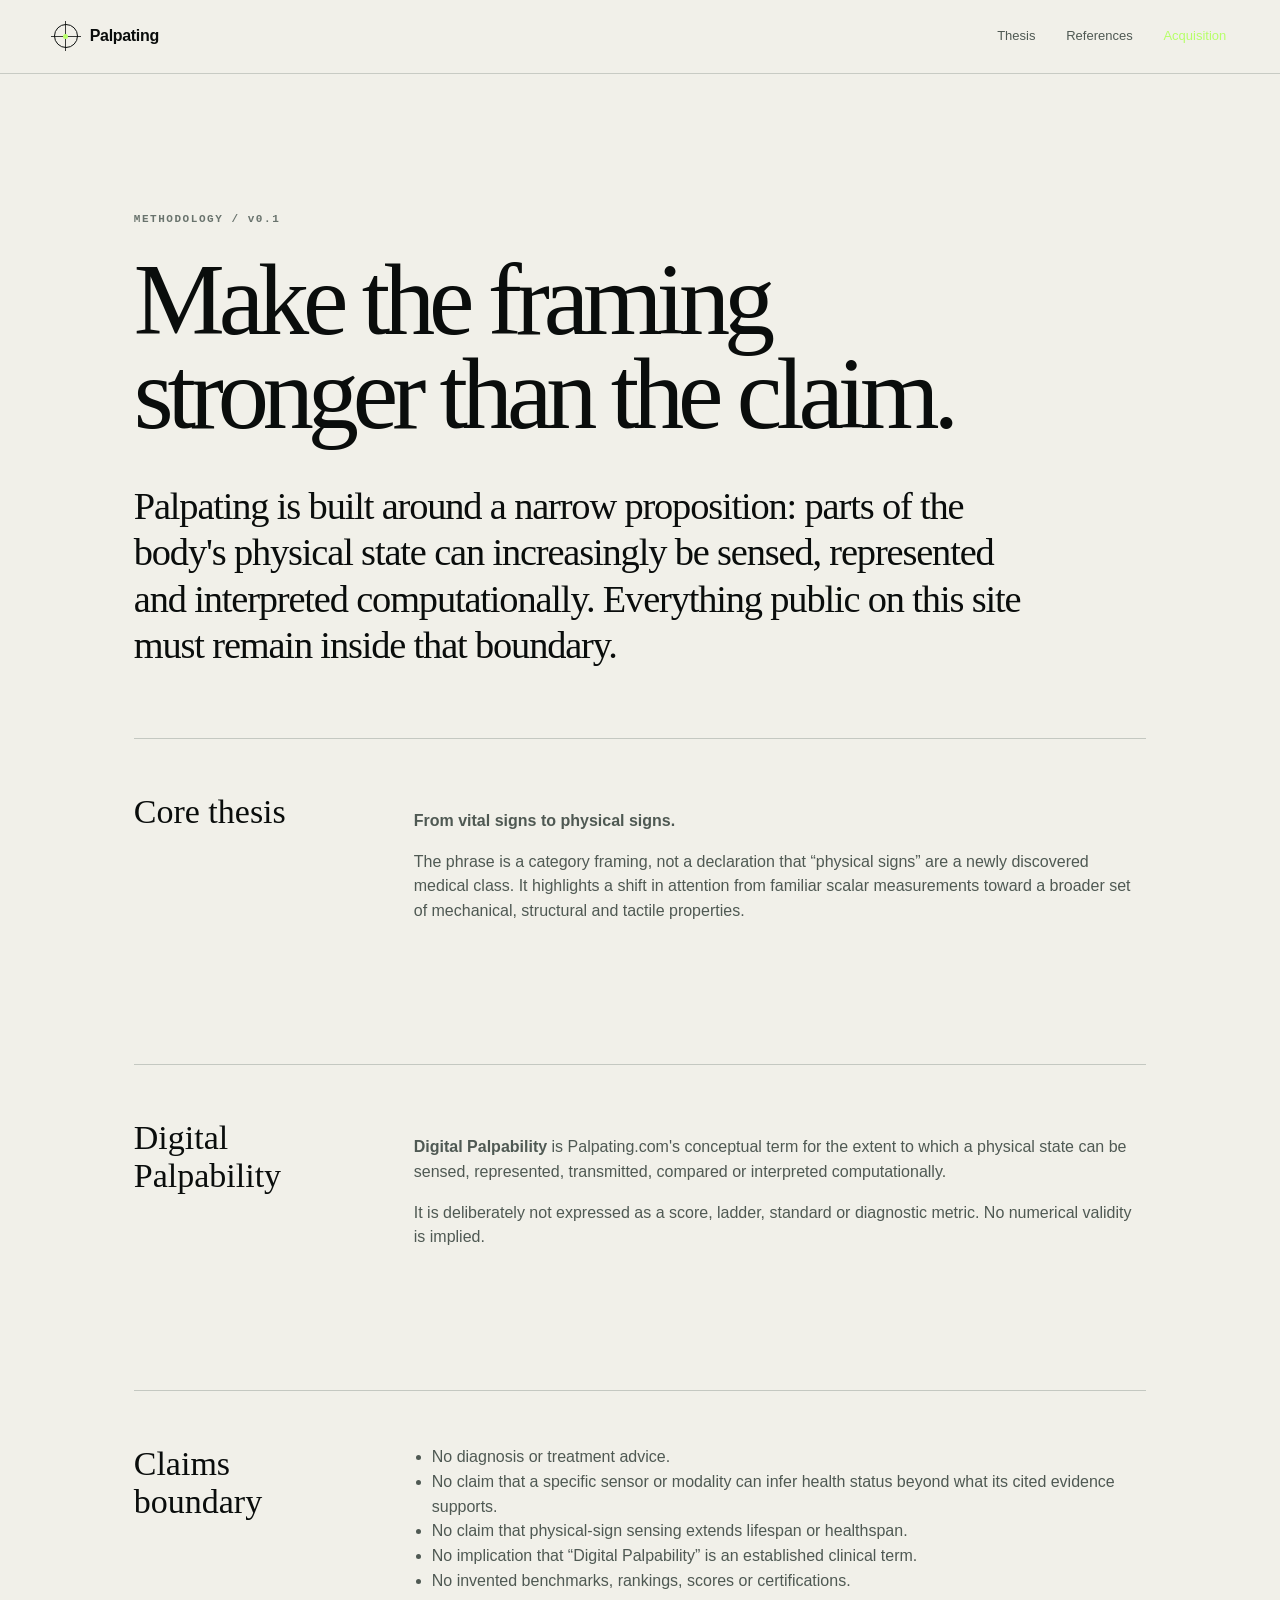
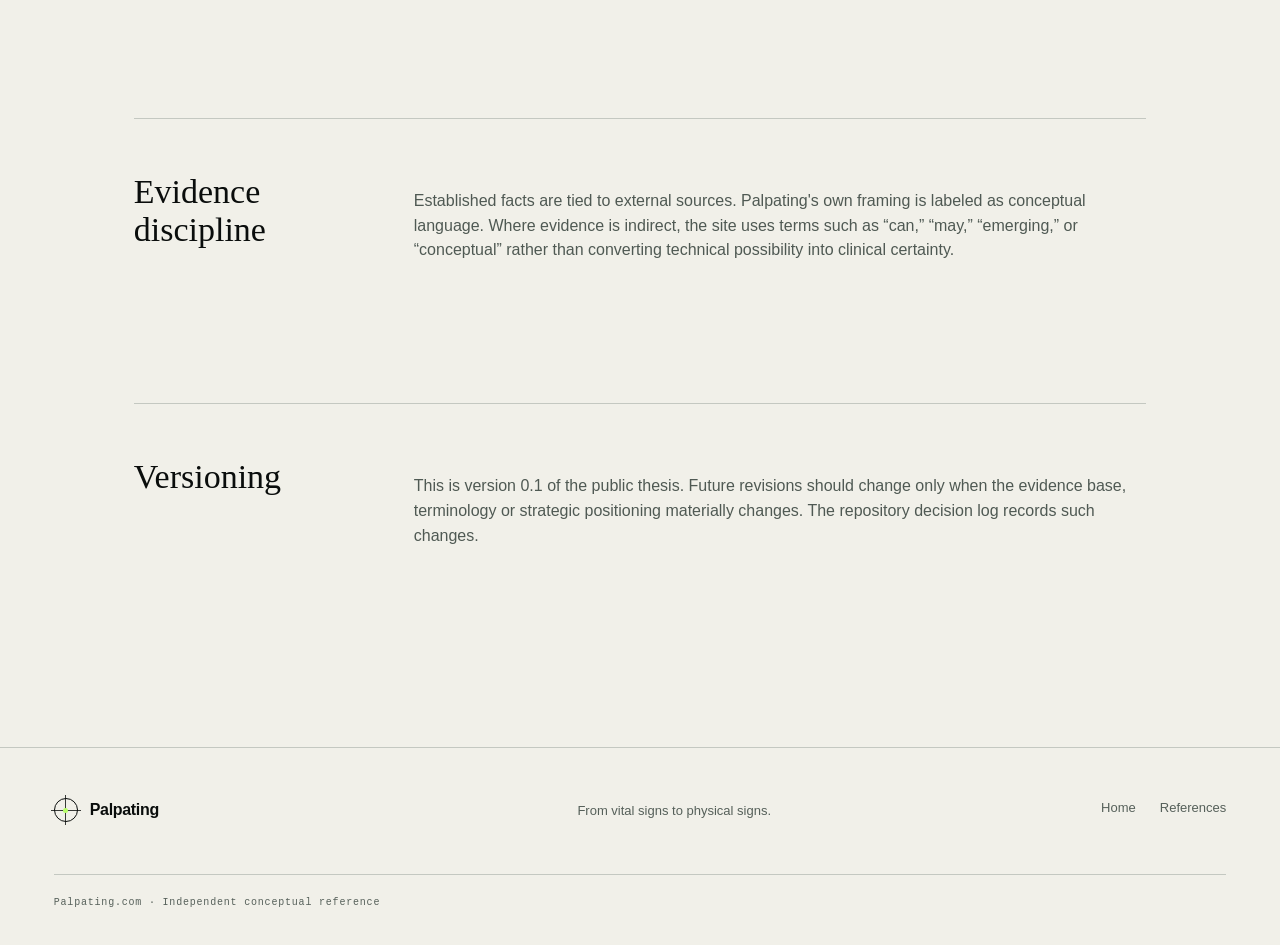
==== methodology.html @ 6602a5df "Add files via upload" ====
<!doctype html>
<html lang="en">
<head>
  <meta charset="utf-8">
  <meta name="viewport" content="width=device-width, initial-scale=1">
  <title>Methodology — Palpating</title>
  <meta name="description" content="Methodology, terminology and claims boundary for the Palpating.com conceptual reference.">
  <link rel="canonical" href="https://palpating.com/methodology.html">
  <link rel="stylesheet" href="styles.css">
</head>
<body class="subpage">
  <header class="site-header">
    <a class="brand" href="index.html"><span class="brand-mark" aria-hidden="true"><span></span></span><span>Palpating</span></a>
    <nav aria-label="Primary navigation"><a href="index.html#thesis">Thesis</a><a href="references.html">References</a><a class="nav-acquire" href="index.html#acquisition">Acquisition</a></nav>
  </header>
  <main class="subpage-main">
    <p class="subpage-kicker">METHODOLOGY / v0.1</p>
    <h1>Make the framing<br>stronger than the claim.</h1>
    <p class="subpage-intro">Palpating is built around a narrow proposition: parts of the body's physical state can increasingly be sensed, represented and interpreted computationally. Everything public on this site must remain inside that boundary.</p>

    <section class="subpage-section"><h2>Core thesis</h2><div><p><strong>From vital signs to physical signs.</strong></p><p>The phrase is a category framing, not a declaration that “physical signs” are a newly discovered medical class. It highlights a shift in attention from familiar scalar measurements toward a broader set of mechanical, structural and tactile properties.</p></div></section>
    <section class="subpage-section"><h2>Digital Palpability</h2><div><p><strong>Digital Palpability</strong> is Palpating.com's conceptual term for the extent to which a physical state can be sensed, represented, transmitted, compared or interpreted computationally.</p><p>It is deliberately not expressed as a score, ladder, standard or diagnostic metric. No numerical validity is implied.</p></div></section>
    <section class="subpage-section"><h2>Claims boundary</h2><div><ul><li>No diagnosis or treatment advice.</li><li>No claim that a specific sensor or modality can infer health status beyond what its cited evidence supports.</li><li>No claim that physical-sign sensing extends lifespan or healthspan.</li><li>No implication that “Digital Palpability” is an established clinical term.</li><li>No invented benchmarks, rankings, scores or certifications.</li></ul></div></section>
    <section class="subpage-section"><h2>Evidence discipline</h2><div><p>Established facts are tied to external sources. Palpating's own framing is labeled as conceptual language. Where evidence is indirect, the site uses terms such as “can,” “may,” “emerging,” or “conceptual” rather than converting technical possibility into clinical certainty.</p></div></section>
    <section class="subpage-section"><h2>Versioning</h2><div><p>This is version 0.1 of the public thesis. Future revisions should change only when the evidence base, terminology or strategic positioning materially changes. The repository decision log records such changes.</p></div></section>
  </main>
  <footer><a class="brand footer-brand" href="index.html"><span class="brand-mark" aria-hidden="true"><span></span></span><span>Palpating</span></a><p>From vital signs to physical signs.</p><div class="footer-links"><a href="index.html">Home</a><a href="references.html">References</a></div><p class="copyright">Palpating.com · Independent conceptual reference</p></footer>
</body>
</html>
---- styles.css ----
:root {
  --ink:#0a0d0c;
  --ink-2:#111714;
  --paper:#f1f0e9;
  --paper-2:#e7e7df;
  --muted:#9ca59e;
  --line:#2a332e;
  --accent:#b7ff69;
  --accent-soft:#d7ffae;
  --max:1440px;
  --pad:clamp(22px,4.2vw,72px);
  --serif:Georgia,"Times New Roman",serif;
  --sans:ui-sans-serif,-apple-system,BlinkMacSystemFont,"Segoe UI",Helvetica,Arial,sans-serif;
  --mono:"SFMono-Regular",Consolas,"Liberation Mono",monospace;
}
*{box-sizing:border-box}
html{scroll-behavior:smooth;background:var(--ink)}
body{margin:0;background:var(--ink);color:var(--paper);font-family:var(--sans);font-size:16px;line-height:1.55;-webkit-font-smoothing:antialiased}
a{color:inherit;text-decoration:none}
button{font:inherit}
::selection{background:var(--accent);color:var(--ink)}
.skip-link{position:fixed;left:16px;top:-80px;z-index:1000;background:var(--accent);color:var(--ink);padding:12px 16px;font-weight:700}.skip-link:focus{top:16px}
.site-header{position:sticky;top:0;z-index:50;display:flex;align-items:center;justify-content:space-between;min-height:74px;padding:0 var(--pad);border-bottom:1px solid rgba(241,240,233,.11);background:rgba(10,13,12,.88);backdrop-filter:blur(18px)}
.brand{display:inline-flex;align-items:center;gap:12px;font-weight:650;letter-spacing:-.02em}.brand-mark{width:24px;height:24px;border:1px solid var(--paper);border-radius:50%;display:grid;place-items:center;position:relative}.brand-mark::before,.brand-mark::after{content:"";position:absolute;background:var(--paper);opacity:.8}.brand-mark::before{width:1px;height:30px}.brand-mark::after{width:30px;height:1px}.brand-mark span{width:5px;height:5px;border-radius:50%;background:var(--accent);position:relative;z-index:1}
nav{display:flex;align-items:center;gap:clamp(18px,2.4vw,38px);font-size:13px;color:#c4cbc6}nav a{transition:color .2s ease}nav a:hover,nav a:focus-visible{color:var(--paper)}.nav-acquire{color:var(--accent)}
.hero{min-height:calc(100vh - 74px);max-width:var(--max);margin:0 auto;padding:clamp(62px,8vw,124px) var(--pad) clamp(56px,7vw,110px);display:grid;grid-template-columns:minmax(0,1.08fr) minmax(420px,.92fr);align-items:center;gap:clamp(48px,7vw,118px)}
.hero-domain,.section-index,.term-label,.field-caption,.readout-label,.acquisition-domain{font:600 11px/1.2 var(--mono);letter-spacing:.14em;text-transform:uppercase}.hero-domain{color:var(--accent);margin:0 0 32px}.hero h1{font:400 clamp(58px,7.4vw,122px)/.91 var(--serif);letter-spacing:-.058em;margin:0;max-width:900px}.hero h1 em,.palpability h2 em,.acquisition h2 em{font-weight:400;color:var(--accent)}.hero-definition{font:400 clamp(23px,2.35vw,38px)/1.2 var(--serif);letter-spacing:-.025em;max-width:760px;margin:44px 0 20px}.hero-note{max-width:630px;color:var(--muted);font-size:15px;margin:0}
.signal-field{border:1px solid var(--line);min-height:620px;position:relative;padding:56px 34px 78px;overflow:hidden;background:linear-gradient(180deg,rgba(183,255,105,.025),transparent 42%)}.field-caption{position:absolute;left:26px;right:26px;display:flex;justify-content:space-between;color:#7f8983}.field-caption-top{top:22px}.field-caption-bottom{bottom:22px}.signal-field svg{width:100%;height:auto;display:block}.contours path{stroke:#4a5750;stroke-width:1.1;vector-effect:non-scaling-stroke;transition:stroke .35s ease,transform .35s ease}.measurement-axis line{stroke:#263029;stroke-width:1}.pressure-points circle{fill:var(--ink);stroke:var(--accent);stroke-width:2}.signal-trace{stroke:var(--accent);stroke-width:2.2;vector-effect:non-scaling-stroke;filter:drop-shadow(0 0 8px rgba(183,255,105,.22))}.trace-nodes circle{fill:var(--accent)}.field-readout{display:grid;grid-template-columns:auto 1fr;column-gap:14px;row-gap:5px;border-top:1px solid var(--line);padding-top:18px;margin-top:-8px}.readout-label{color:#758078}.field-readout strong{font:500 18px/1 var(--mono);letter-spacing:.08em}.readout-status{grid-column:2;color:var(--muted);font-size:12px}
.thesis,.palpability,.landscape,.chain,.evidence,.boundary{max-width:var(--max);margin:0 auto;padding:clamp(90px,10vw,170px) var(--pad);border-top:1px solid var(--line)}.section-index{color:#778079;margin-bottom:clamp(48px,6vw,92px)}.thesis-grid{display:grid;grid-template-columns:1.2fr .8fr;gap:clamp(54px,9vw,160px)}.thesis h2,.landscape h2,.chain h2,.evidence h2,.boundary h2{font:400 clamp(42px,5vw,78px)/1.03 var(--serif);letter-spacing:-.045em;margin:0}.thesis h2 span{color:#7e8881}.thesis h2 em{color:var(--accent);font-weight:400}.thesis-text{align-self:end;max-width:580px}.thesis-text p{color:#b7beb9;margin:0 0 24px;font-size:17px}.thesis-text .thesis-line{color:var(--paper);font:400 28px/1.27 var(--serif);letter-spacing:-.02em;margin-top:40px}
.distinction{border-top:1px solid var(--line);border-bottom:1px solid var(--line);display:grid;grid-template-columns:1fr 84px 1fr;max-width:var(--max);margin:0 auto}.distinction-column{min-height:500px;padding:clamp(48px,6vw,92px) var(--pad);position:relative;overflow:hidden}.distinction-column.vital{background:#0d110f}.distinction-column.physical{background:var(--paper);color:var(--ink)}.distinction-number{font:600 11px var(--mono);opacity:.55}.distinction h3{font:400 clamp(44px,5vw,80px)/1 var(--serif);letter-spacing:-.05em;margin:54px 0 18px}.distinction p{max-width:470px;color:#9ca59f;font-size:16px}.physical p{color:#5f6862}.distinction-arrow{border-left:1px solid var(--line);border-right:1px solid var(--line);display:grid;place-items:center;font-size:31px;color:var(--accent)}.word-stream{position:absolute;bottom:34px;left:var(--pad);white-space:nowrap;font:600 10px var(--mono);letter-spacing:.12em;opacity:.35}
.palpability{background:var(--paper);color:var(--ink);max-width:none}.palpability>*{max-width:calc(var(--max) - (var(--pad) * 2));margin-left:auto;margin-right:auto}.palpability .section-index{color:#667069}.palpability-layout{display:grid;grid-template-columns:.9fr 1.1fr;gap:clamp(60px,10vw,170px)}.term-label{color:#657069;margin:0 0 28px}.palpability h2{font:400 clamp(70px,9vw,150px)/.84 var(--serif);letter-spacing:-.065em;margin:0}.definition-block{align-self:end;border-top:1px solid #b8bcb5;padding-top:28px}.definition{font:400 clamp(28px,3.3vw,52px)/1.13 var(--serif);letter-spacing:-.035em;margin:0}.definition span{border-bottom:2px solid #95a287}.definition-note{font-size:13px;color:#69716c;max-width:650px;margin:32px 0 0}
.landscape-head,.evidence-head{display:flex;align-items:end;justify-content:space-between;gap:50px;margin-bottom:70px}.landscape-head p,.evidence-head p{color:var(--muted);margin:0 0 9px}.sign-rail{border-top:1px solid var(--line);display:grid;grid-template-columns:repeat(3,1fr)}.sign{appearance:none;border:0;border-right:1px solid var(--line);border-bottom:1px solid var(--line);background:transparent;color:#8c9690;text-align:left;padding:22px 20px;cursor:pointer;display:flex;gap:16px;transition:background .2s,color .2s}.sign:nth-child(3n){border-right:0}.sign span{font:500 10px var(--mono);color:#5c655f}.sign:hover,.sign:focus-visible,.sign.active{background:var(--accent);color:var(--ink);outline:none}.sign.active span,.sign:hover span{color:var(--ink)}.landscape-stage{height:420px;border-left:1px solid var(--line);border-right:1px solid var(--line);border-bottom:1px solid var(--line);position:relative;overflow:hidden;display:flex;align-items:center}.stage-word{position:absolute;left:50%;top:50%;transform:translate(-50%,-50%);font:500 clamp(50px,9vw,130px)/1 var(--mono);letter-spacing:-.07em;color:rgba(241,240,233,.06);white-space:nowrap}.landscape-stage svg{width:100%;height:100%}.stage-line{fill:none;stroke:var(--accent);stroke-width:1.3;vector-effect:non-scaling-stroke;opacity:.85;transition:d .55s ease,opacity .25s ease}.line-b{opacity:.45}.line-c{opacity:.2}.stage-meta{position:absolute;left:24px;right:24px;bottom:22px;display:flex;justify-content:space-between;color:#69736d;font:600 10px var(--mono);letter-spacing:.12em}
.chain h2{max-width:1050px;margin-bottom:70px}.chain-list{list-style:none;margin:0;padding:0;border-top:1px solid var(--line)}.chain-list li{display:grid;grid-template-columns:80px minmax(170px,.7fr) 1fr;gap:28px;align-items:center;border-bottom:1px solid var(--line);padding:28px 0}.chain-list li>span{font:600 10px var(--mono);color:#65716a}.chain-list strong{font:400 34px var(--serif);letter-spacing:-.02em}.chain-list p{color:var(--muted);margin:0;max-width:560px}.chain-boundary{font-size:12px;color:#68736c;margin:22px 0 0}
.evidence{background:#0d110f}.evidence-head h2{max-width:920px}.source-list{border-top:1px solid var(--line)}.source{display:grid;grid-template-columns:90px 1.2fr .8fr 28px;gap:30px;align-items:center;border-bottom:1px solid var(--line);padding:30px 0;transition:padding .25s ease,background .25s ease}.source:hover,.source:focus-visible{padding-left:18px;padding-right:18px;background:#121914;outline:none}.source-year{font:600 10px var(--mono);color:#68736c}.source-title{font:400 22px/1.25 var(--serif)}.source-context{color:var(--muted);font-size:13px}.source-arrow{color:var(--accent);font-size:20px}.text-link{display:inline-flex;gap:12px;margin-top:34px;color:var(--accent);font-size:14px}.text-link span{transition:transform .2s}.text-link:hover span{transform:translateX(5px)}
.boundary-grid{display:grid;grid-template-columns:1fr .8fr;gap:clamp(60px,10vw,170px)}.boundary-grid>div{align-self:end}.boundary-grid p{color:#a9b1ac;font-size:17px;margin:0 0 22px}
.acquisition{background:var(--accent);color:var(--ink);padding:clamp(90px,11vw,180px) var(--pad)}.acquisition-inner{max-width:var(--max);margin:0 auto}.acquisition-domain{margin:0 0 36px}.acquisition h2{font:400 clamp(60px,8vw,128px)/.91 var(--serif);letter-spacing:-.06em;margin:0;max-width:1180px}.acquisition h2 em{color:var(--ink);text-decoration:underline;text-decoration-thickness:3px;text-underline-offset:8px}.acquisition-inner>p:not(.acquisition-domain){font:400 clamp(20px,2vw,31px)/1.3 var(--serif);max-width:780px;margin:44px 0 58px}.asset-line{display:flex;flex-wrap:wrap;border-top:1px solid rgba(10,13,12,.35);border-bottom:1px solid rgba(10,13,12,.35);margin-bottom:42px}.asset-line span{font:650 10px var(--mono);letter-spacing:.11em;padding:18px 26px 18px 0;margin-right:26px}.acquire-button{display:inline-flex;align-items:center;gap:18px;background:var(--ink);color:var(--paper);padding:19px 24px;font-weight:650}.acquire-button span{color:var(--accent)}
footer{max-width:var(--max);margin:0 auto;padding:50px var(--pad) 34px;display:grid;grid-template-columns:1fr 1fr auto;gap:30px;align-items:start;border-top:1px solid var(--line)}footer p{margin:3px 0;color:#87918b;font-size:13px}.footer-links{display:flex;gap:24px;font-size:13px;color:#a8b0ab}.copyright{grid-column:1/-1;border-top:1px solid var(--line);padding-top:22px;margin-top:20px!important;font:500 10px var(--mono)!important;letter-spacing:.08em}
.reveal{opacity:0;transform:translateY(18px);transition:opacity .65s ease,transform .65s ease}.reveal.visible{opacity:1;transform:none}

/* Secondary pages */
.subpage{background:var(--paper);color:var(--ink)}.subpage .site-header{background:rgba(241,240,233,.9);border-color:#c8cbc4}.subpage .brand-mark{border-color:var(--ink)}.subpage .brand-mark::before,.subpage .brand-mark::after{background:var(--ink)}.subpage nav{color:#4f5953}.subpage-main{max-width:1120px;margin:0 auto;padding:clamp(80px,10vw,150px) var(--pad)}.subpage-kicker{font:600 11px var(--mono);letter-spacing:.14em;color:#69736d}.subpage h1{font:400 clamp(58px,8vw,118px)/.92 var(--serif);letter-spacing:-.06em;margin:28px 0 42px}.subpage-intro{font:400 clamp(24px,3vw,42px)/1.2 var(--serif);letter-spacing:-.03em;max-width:900px}.subpage-section{border-top:1px solid #c4c8c1;padding:54px 0;margin-top:70px;display:grid;grid-template-columns:220px 1fr;gap:60px}.subpage-section h2{font:400 34px var(--serif);margin:0}.subpage-section p,.subpage-section li{color:#4f5953}.subpage-section ul{margin:0;padding-left:18px}.reference-entry{border-top:1px solid #c4c8c1;padding:28px 0;display:grid;grid-template-columns:90px 1fr;gap:28px}.reference-entry h3{font:400 25px/1.25 var(--serif);margin:0 0 8px}.reference-entry p{margin:0 0 10px;color:#59625d}.reference-entry a{text-decoration:underline;text-underline-offset:4px}.subpage footer{border-color:#c4c8c1}.subpage footer p,.subpage .footer-links{color:#56605a}.subpage .copyright{border-color:#c4c8c1}

@media (max-width:1050px){
  .hero{grid-template-columns:1fr;min-height:auto}.signal-field{min-height:auto;max-width:720px;width:100%}.thesis-grid,.palpability-layout,.boundary-grid{grid-template-columns:1fr}.thesis-text{max-width:760px}.distinction{grid-template-columns:1fr}.distinction-arrow{height:70px;border-left:0;border-right:0;border-top:1px solid var(--line);border-bottom:1px solid var(--line)}.distinction-arrow span{transform:rotate(90deg)}.landscape-head,.evidence-head{align-items:start;flex-direction:column}.source{grid-template-columns:70px 1fr 28px}.source-context{grid-column:2}.source-arrow{grid-column:3;grid-row:1/3}.subpage-section{grid-template-columns:1fr;gap:20px}
}
@media (max-width:760px){
  .site-header{min-height:66px}.site-header nav a:not(.nav-acquire){display:none}.hero{padding-top:70px}.hero h1{font-size:clamp(55px,17vw,86px)}.signal-field{padding:50px 18px 70px}.field-caption{left:16px;right:16px}.thesis,.palpability,.landscape,.chain,.evidence,.boundary{padding-top:88px;padding-bottom:88px}.thesis h2,.landscape h2,.chain h2,.evidence h2,.boundary h2{font-size:clamp(40px,12vw,62px)}.palpability h2{font-size:clamp(70px,21vw,110px)}.distinction-column{min-height:420px}.sign-rail{grid-template-columns:1fr 1fr}.sign:nth-child(3n){border-right:1px solid var(--line)}.sign:nth-child(2n){border-right:0}.landscape-stage{height:330px}.chain-list li{grid-template-columns:48px 1fr;gap:14px}.chain-list p{grid-column:2}.source{grid-template-columns:50px 1fr 24px;gap:16px}.source-title{font-size:18px}.source-context{font-size:12px}.acquisition h2{font-size:clamp(56px,15vw,92px)}footer{grid-template-columns:1fr}.copyright{grid-column:1}.footer-links{flex-wrap:wrap}.subpage h1{font-size:clamp(54px,17vw,88px)}.reference-entry{grid-template-columns:1fr;gap:10px}
}
@media (prefers-reduced-motion:reduce){html{scroll-behavior:auto}.reveal{opacity:1;transform:none;transition:none}.contours path,.stage-line{transition:none}}
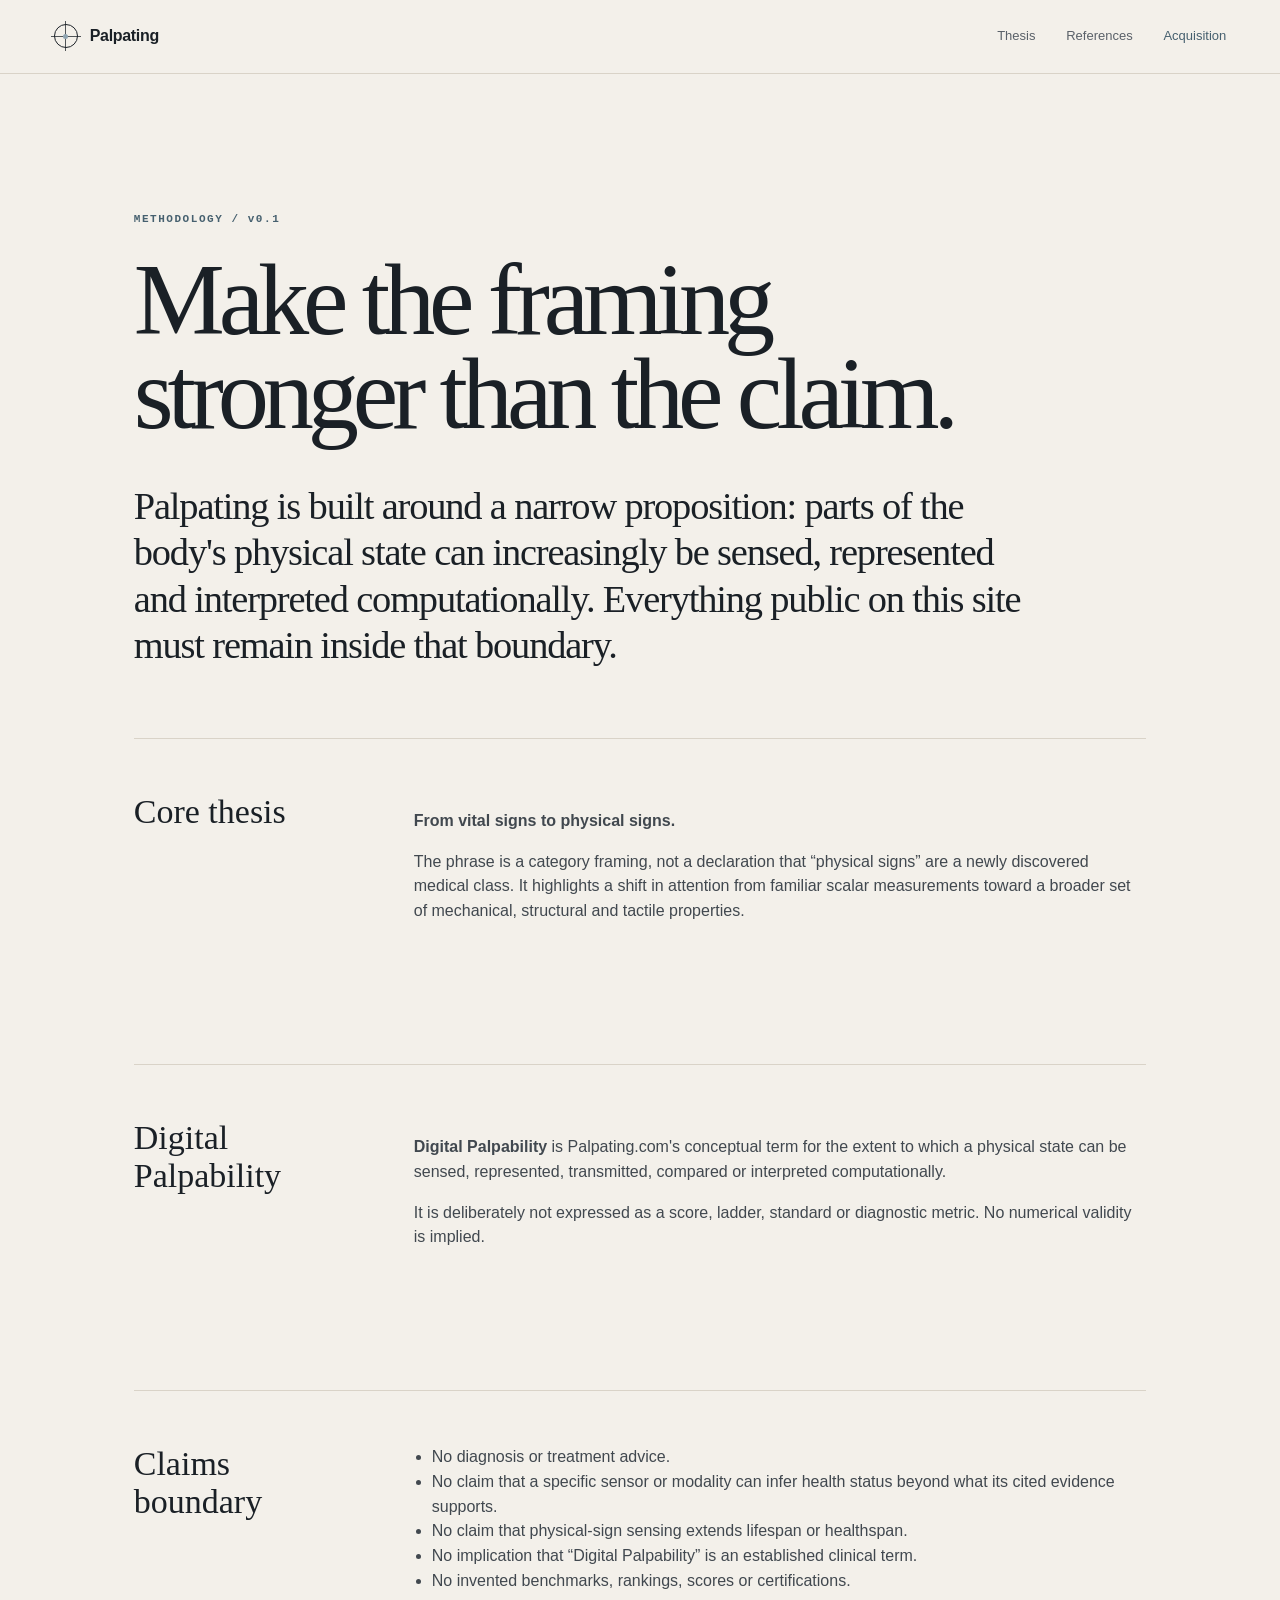
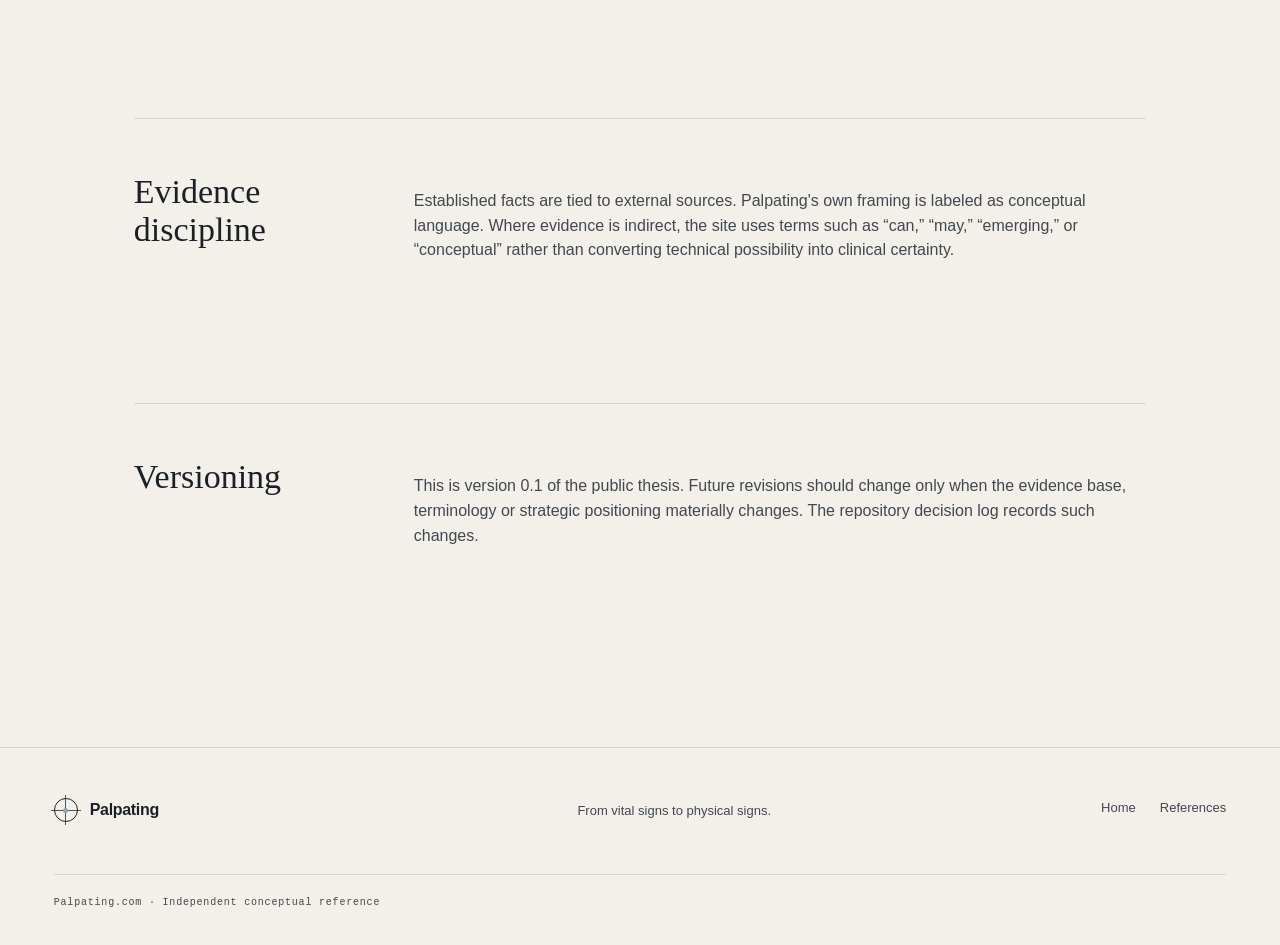
==== commit 8a7f0441: "Rebuild visual identity: mineral/editorial light-first palette + OG asset Move Palpating off the bla" ====
--- a/methodology.html
+++ b/methodology.html
@@ -6,6 +6,20 @@
   <title>Methodology — Palpating</title>
   <meta name="description" content="Methodology, terminology and claims boundary for the Palpating.com conceptual reference.">
   <link rel="canonical" href="https://palpating.com/methodology.html">
+  <meta property="og:type" content="article">
+  <meta property="og:site_name" content="Palpating">
+  <meta property="og:title" content="Methodology — Palpating">
+  <meta property="og:description" content="Methodology, terminology and claims boundary for the Palpating.com conceptual reference.">
+  <meta property="og:url" content="https://palpating.com/methodology.html">
+  <meta property="og:image" content="https://palpating.com/og-image.png">
+  <meta property="og:image:width" content="1200">
+  <meta property="og:image:height" content="630">
+  <meta property="og:image:alt" content="Palpating — From vital signs to physical signs.">
+  <meta name="twitter:card" content="summary_large_image">
+  <meta name="twitter:title" content="Methodology — Palpating">
+  <meta name="twitter:description" content="Methodology, terminology and claims boundary for the Palpating.com conceptual reference.">
+  <meta name="twitter:image" content="https://palpating.com/og-image.png">
+  <meta name="theme-color" content="#f3f0ea">
   <link rel="stylesheet" href="styles.css">
 </head>
 <body class="subpage">
--- a/styles.css
+++ b/styles.css
@@ -1,12 +1,20 @@
 :root {
-  --ink:#0a0d0c;
-  --ink-2:#111714;
-  --paper:#f1f0e9;
-  --paper-2:#e7e7df;
-  --muted:#9ca59e;
-  --line:#2a332e;
-  --accent:#b7ff69;
-  --accent-soft:#d7ffae;
+  /* Base neutrals — light-first, mineral / editorial */
+  --paper:#f3f0ea;        /* Bone white — primary background */
+  --paper-2:#e6e1d8;      /* Stone paper — secondary surface */
+  --ink:#1a2026;          /* Deep mineral ink — headings, dark panels */
+  --ink-2:#232a31;        /* Soft graphite — raised dark surface */
+  --text:#41484f;         /* Body text */
+  --muted:#7b7f84;        /* Faint text */
+  --line:#d9d3c8;         /* Hairline on light */
+  --line-2:#c8c2b6;       /* Stronger hairline on light */
+  --line-dark:rgba(243,240,234,.14); /* Hairline on dark panels */
+  /* Intelligent accents */
+  --signal:#46606f;       /* Deep surgical blue — links & emphasis on light */
+  --signal-soft:#8ea3b0;  /* Muted surgical blue — strokes / glyphs / on-dark */
+  --teal:#7e9995;         /* Dust teal — tactile touches */
+  --tissue:#cbbeae;       /* Warm tissue beige — physical-body layer */
+  --plum:#726a86;         /* Mineral plum — rare accent */
   --max:1440px;
   --pad:clamp(22px,4.2vw,72px);
   --serif:Georgia,"Times New Roman",serif;
@@ -14,31 +22,31 @@
   --mono:"SFMono-Regular",Consolas,"Liberation Mono",monospace;
 }
 *{box-sizing:border-box}
-html{scroll-behavior:smooth;background:var(--ink)}
-body{margin:0;background:var(--ink);color:var(--paper);font-family:var(--sans);font-size:16px;line-height:1.55;-webkit-font-smoothing:antialiased}
+html{scroll-behavior:smooth;background:var(--paper)}
+body{margin:0;background:var(--paper);color:var(--text);font-family:var(--sans);font-size:16px;line-height:1.55;-webkit-font-smoothing:antialiased}
 a{color:inherit;text-decoration:none}
 button{font:inherit}
-::selection{background:var(--accent);color:var(--ink)}
-.skip-link{position:fixed;left:16px;top:-80px;z-index:1000;background:var(--accent);color:var(--ink);padding:12px 16px;font-weight:700}.skip-link:focus{top:16px}
-.site-header{position:sticky;top:0;z-index:50;display:flex;align-items:center;justify-content:space-between;min-height:74px;padding:0 var(--pad);border-bottom:1px solid rgba(241,240,233,.11);background:rgba(10,13,12,.88);backdrop-filter:blur(18px)}
-.brand{display:inline-flex;align-items:center;gap:12px;font-weight:650;letter-spacing:-.02em}.brand-mark{width:24px;height:24px;border:1px solid var(--paper);border-radius:50%;display:grid;place-items:center;position:relative}.brand-mark::before,.brand-mark::after{content:"";position:absolute;background:var(--paper);opacity:.8}.brand-mark::before{width:1px;height:30px}.brand-mark::after{width:30px;height:1px}.brand-mark span{width:5px;height:5px;border-radius:50%;background:var(--accent);position:relative;z-index:1}
-nav{display:flex;align-items:center;gap:clamp(18px,2.4vw,38px);font-size:13px;color:#c4cbc6}nav a{transition:color .2s ease}nav a:hover,nav a:focus-visible{color:var(--paper)}.nav-acquire{color:var(--accent)}
+::selection{background:var(--signal-soft);color:var(--ink)}
+.skip-link{position:fixed;left:16px;top:-80px;z-index:1000;background:var(--signal);color:var(--paper);padding:12px 16px;font-weight:700}.skip-link:focus{top:16px}
+.site-header{position:sticky;top:0;z-index:50;display:flex;align-items:center;justify-content:space-between;min-height:74px;padding:0 var(--pad);border-bottom:1px solid var(--line);background:rgba(243,240,234,.85);backdrop-filter:blur(18px)}
+.brand{display:inline-flex;align-items:center;gap:12px;font-weight:650;letter-spacing:-.02em;color:var(--ink)}.brand-mark{width:24px;height:24px;border:1px solid var(--ink);border-radius:50%;display:grid;place-items:center;position:relative}.brand-mark::before,.brand-mark::after{content:"";position:absolute;background:var(--ink);opacity:.75}.brand-mark::before{width:1px;height:30px}.brand-mark::after{width:30px;height:1px}.brand-mark span{width:5px;height:5px;border-radius:50%;background:var(--signal-soft);position:relative;z-index:1}
+nav{display:flex;align-items:center;gap:clamp(18px,2.4vw,38px);font-size:13px;color:#5a6169}nav a{transition:color .2s ease}nav a:hover,nav a:focus-visible{color:var(--ink)}.nav-acquire{color:var(--signal)}
 .hero{min-height:calc(100vh - 74px);max-width:var(--max);margin:0 auto;padding:clamp(62px,8vw,124px) var(--pad) clamp(56px,7vw,110px);display:grid;grid-template-columns:minmax(0,1.08fr) minmax(420px,.92fr);align-items:center;gap:clamp(48px,7vw,118px)}
-.hero-domain,.section-index,.term-label,.field-caption,.readout-label,.acquisition-domain{font:600 11px/1.2 var(--mono);letter-spacing:.14em;text-transform:uppercase}.hero-domain{color:var(--accent);margin:0 0 32px}.hero h1{font:400 clamp(58px,7.4vw,122px)/.91 var(--serif);letter-spacing:-.058em;margin:0;max-width:900px}.hero h1 em,.palpability h2 em,.acquisition h2 em{font-weight:400;color:var(--accent)}.hero-definition{font:400 clamp(23px,2.35vw,38px)/1.2 var(--serif);letter-spacing:-.025em;max-width:760px;margin:44px 0 20px}.hero-note{max-width:630px;color:var(--muted);font-size:15px;margin:0}
-.signal-field{border:1px solid var(--line);min-height:620px;position:relative;padding:56px 34px 78px;overflow:hidden;background:linear-gradient(180deg,rgba(183,255,105,.025),transparent 42%)}.field-caption{position:absolute;left:26px;right:26px;display:flex;justify-content:space-between;color:#7f8983}.field-caption-top{top:22px}.field-caption-bottom{bottom:22px}.signal-field svg{width:100%;height:auto;display:block}.contours path{stroke:#4a5750;stroke-width:1.1;vector-effect:non-scaling-stroke;transition:stroke .35s ease,transform .35s ease}.measurement-axis line{stroke:#263029;stroke-width:1}.pressure-points circle{fill:var(--ink);stroke:var(--accent);stroke-width:2}.signal-trace{stroke:var(--accent);stroke-width:2.2;vector-effect:non-scaling-stroke;filter:drop-shadow(0 0 8px rgba(183,255,105,.22))}.trace-nodes circle{fill:var(--accent)}.field-readout{display:grid;grid-template-columns:auto 1fr;column-gap:14px;row-gap:5px;border-top:1px solid var(--line);padding-top:18px;margin-top:-8px}.readout-label{color:#758078}.field-readout strong{font:500 18px/1 var(--mono);letter-spacing:.08em}.readout-status{grid-column:2;color:var(--muted);font-size:12px}
-.thesis,.palpability,.landscape,.chain,.evidence,.boundary{max-width:var(--max);margin:0 auto;padding:clamp(90px,10vw,170px) var(--pad);border-top:1px solid var(--line)}.section-index{color:#778079;margin-bottom:clamp(48px,6vw,92px)}.thesis-grid{display:grid;grid-template-columns:1.2fr .8fr;gap:clamp(54px,9vw,160px)}.thesis h2,.landscape h2,.chain h2,.evidence h2,.boundary h2{font:400 clamp(42px,5vw,78px)/1.03 var(--serif);letter-spacing:-.045em;margin:0}.thesis h2 span{color:#7e8881}.thesis h2 em{color:var(--accent);font-weight:400}.thesis-text{align-self:end;max-width:580px}.thesis-text p{color:#b7beb9;margin:0 0 24px;font-size:17px}.thesis-text .thesis-line{color:var(--paper);font:400 28px/1.27 var(--serif);letter-spacing:-.02em;margin-top:40px}
-.distinction{border-top:1px solid var(--line);border-bottom:1px solid var(--line);display:grid;grid-template-columns:1fr 84px 1fr;max-width:var(--max);margin:0 auto}.distinction-column{min-height:500px;padding:clamp(48px,6vw,92px) var(--pad);position:relative;overflow:hidden}.distinction-column.vital{background:#0d110f}.distinction-column.physical{background:var(--paper);color:var(--ink)}.distinction-number{font:600 11px var(--mono);opacity:.55}.distinction h3{font:400 clamp(44px,5vw,80px)/1 var(--serif);letter-spacing:-.05em;margin:54px 0 18px}.distinction p{max-width:470px;color:#9ca59f;font-size:16px}.physical p{color:#5f6862}.distinction-arrow{border-left:1px solid var(--line);border-right:1px solid var(--line);display:grid;place-items:center;font-size:31px;color:var(--accent)}.word-stream{position:absolute;bottom:34px;left:var(--pad);white-space:nowrap;font:600 10px var(--mono);letter-spacing:.12em;opacity:.35}
-.palpability{background:var(--paper);color:var(--ink);max-width:none}.palpability>*{max-width:calc(var(--max) - (var(--pad) * 2));margin-left:auto;margin-right:auto}.palpability .section-index{color:#667069}.palpability-layout{display:grid;grid-template-columns:.9fr 1.1fr;gap:clamp(60px,10vw,170px)}.term-label{color:#657069;margin:0 0 28px}.palpability h2{font:400 clamp(70px,9vw,150px)/.84 var(--serif);letter-spacing:-.065em;margin:0}.definition-block{align-self:end;border-top:1px solid #b8bcb5;padding-top:28px}.definition{font:400 clamp(28px,3.3vw,52px)/1.13 var(--serif);letter-spacing:-.035em;margin:0}.definition span{border-bottom:2px solid #95a287}.definition-note{font-size:13px;color:#69716c;max-width:650px;margin:32px 0 0}
-.landscape-head,.evidence-head{display:flex;align-items:end;justify-content:space-between;gap:50px;margin-bottom:70px}.landscape-head p,.evidence-head p{color:var(--muted);margin:0 0 9px}.sign-rail{border-top:1px solid var(--line);display:grid;grid-template-columns:repeat(3,1fr)}.sign{appearance:none;border:0;border-right:1px solid var(--line);border-bottom:1px solid var(--line);background:transparent;color:#8c9690;text-align:left;padding:22px 20px;cursor:pointer;display:flex;gap:16px;transition:background .2s,color .2s}.sign:nth-child(3n){border-right:0}.sign span{font:500 10px var(--mono);color:#5c655f}.sign:hover,.sign:focus-visible,.sign.active{background:var(--accent);color:var(--ink);outline:none}.sign.active span,.sign:hover span{color:var(--ink)}.landscape-stage{height:420px;border-left:1px solid var(--line);border-right:1px solid var(--line);border-bottom:1px solid var(--line);position:relative;overflow:hidden;display:flex;align-items:center}.stage-word{position:absolute;left:50%;top:50%;transform:translate(-50%,-50%);font:500 clamp(50px,9vw,130px)/1 var(--mono);letter-spacing:-.07em;color:rgba(241,240,233,.06);white-space:nowrap}.landscape-stage svg{width:100%;height:100%}.stage-line{fill:none;stroke:var(--accent);stroke-width:1.3;vector-effect:non-scaling-stroke;opacity:.85;transition:d .55s ease,opacity .25s ease}.line-b{opacity:.45}.line-c{opacity:.2}.stage-meta{position:absolute;left:24px;right:24px;bottom:22px;display:flex;justify-content:space-between;color:#69736d;font:600 10px var(--mono);letter-spacing:.12em}
-.chain h2{max-width:1050px;margin-bottom:70px}.chain-list{list-style:none;margin:0;padding:0;border-top:1px solid var(--line)}.chain-list li{display:grid;grid-template-columns:80px minmax(170px,.7fr) 1fr;gap:28px;align-items:center;border-bottom:1px solid var(--line);padding:28px 0}.chain-list li>span{font:600 10px var(--mono);color:#65716a}.chain-list strong{font:400 34px var(--serif);letter-spacing:-.02em}.chain-list p{color:var(--muted);margin:0;max-width:560px}.chain-boundary{font-size:12px;color:#68736c;margin:22px 0 0}
-.evidence{background:#0d110f}.evidence-head h2{max-width:920px}.source-list{border-top:1px solid var(--line)}.source{display:grid;grid-template-columns:90px 1.2fr .8fr 28px;gap:30px;align-items:center;border-bottom:1px solid var(--line);padding:30px 0;transition:padding .25s ease,background .25s ease}.source:hover,.source:focus-visible{padding-left:18px;padding-right:18px;background:#121914;outline:none}.source-year{font:600 10px var(--mono);color:#68736c}.source-title{font:400 22px/1.25 var(--serif)}.source-context{color:var(--muted);font-size:13px}.source-arrow{color:var(--accent);font-size:20px}.text-link{display:inline-flex;gap:12px;margin-top:34px;color:var(--accent);font-size:14px}.text-link span{transition:transform .2s}.text-link:hover span{transform:translateX(5px)}
-.boundary-grid{display:grid;grid-template-columns:1fr .8fr;gap:clamp(60px,10vw,170px)}.boundary-grid>div{align-self:end}.boundary-grid p{color:#a9b1ac;font-size:17px;margin:0 0 22px}
-.acquisition{background:var(--accent);color:var(--ink);padding:clamp(90px,11vw,180px) var(--pad)}.acquisition-inner{max-width:var(--max);margin:0 auto}.acquisition-domain{margin:0 0 36px}.acquisition h2{font:400 clamp(60px,8vw,128px)/.91 var(--serif);letter-spacing:-.06em;margin:0;max-width:1180px}.acquisition h2 em{color:var(--ink);text-decoration:underline;text-decoration-thickness:3px;text-underline-offset:8px}.acquisition-inner>p:not(.acquisition-domain){font:400 clamp(20px,2vw,31px)/1.3 var(--serif);max-width:780px;margin:44px 0 58px}.asset-line{display:flex;flex-wrap:wrap;border-top:1px solid rgba(10,13,12,.35);border-bottom:1px solid rgba(10,13,12,.35);margin-bottom:42px}.asset-line span{font:650 10px var(--mono);letter-spacing:.11em;padding:18px 26px 18px 0;margin-right:26px}.acquire-button{display:inline-flex;align-items:center;gap:18px;background:var(--ink);color:var(--paper);padding:19px 24px;font-weight:650}.acquire-button span{color:var(--accent)}
-footer{max-width:var(--max);margin:0 auto;padding:50px var(--pad) 34px;display:grid;grid-template-columns:1fr 1fr auto;gap:30px;align-items:start;border-top:1px solid var(--line)}footer p{margin:3px 0;color:#87918b;font-size:13px}.footer-links{display:flex;gap:24px;font-size:13px;color:#a8b0ab}.copyright{grid-column:1/-1;border-top:1px solid var(--line);padding-top:22px;margin-top:20px!important;font:500 10px var(--mono)!important;letter-spacing:.08em}
+.hero-domain,.section-index,.term-label,.field-caption,.readout-label,.acquisition-domain{font:600 11px/1.2 var(--mono);letter-spacing:.14em;text-transform:uppercase}.hero-domain{color:var(--signal);margin:0 0 32px}.hero h1{font:400 clamp(58px,7.4vw,122px)/.91 var(--serif);letter-spacing:-.058em;margin:0;max-width:900px;color:var(--ink)}.hero h1 em,.palpability h2 em,.acquisition h2 em{font-weight:400;color:var(--signal)}.hero-definition{font:400 clamp(23px,2.35vw,38px)/1.2 var(--serif);letter-spacing:-.025em;max-width:760px;margin:44px 0 20px;color:var(--ink)}.hero-note{max-width:630px;color:var(--muted);font-size:15px;margin:0}
+.signal-field{border:1px solid var(--line);min-height:620px;position:relative;padding:56px 34px 78px;overflow:hidden;background:linear-gradient(180deg,var(--paper-2),transparent 58%)}.field-caption{position:absolute;left:26px;right:26px;display:flex;justify-content:space-between;color:#8a8f8c}.field-caption-top{top:22px}.field-caption-bottom{bottom:22px}.signal-field svg{width:100%;height:auto;display:block}.contours path{stroke:#adb5b1;stroke-width:1.1;vector-effect:non-scaling-stroke;transition:stroke .35s ease,transform .35s ease}.measurement-axis line{stroke:#d0cabf;stroke-width:1}.pressure-points circle{fill:var(--paper);stroke:var(--teal);stroke-width:2}.signal-trace{stroke:var(--signal);stroke-width:2.2;vector-effect:non-scaling-stroke}.trace-nodes circle{fill:var(--signal)}.field-readout{display:grid;grid-template-columns:auto 1fr;column-gap:14px;row-gap:5px;border-top:1px solid var(--line);padding-top:18px;margin-top:-8px}.readout-label{color:#8a8f8c}.field-readout strong{font:500 18px/1 var(--mono);letter-spacing:.08em;color:var(--ink)}.readout-status{grid-column:2;color:var(--muted);font-size:12px}
+.thesis,.palpability,.landscape,.chain,.evidence,.boundary{max-width:var(--max);margin:0 auto;padding:clamp(90px,10vw,170px) var(--pad);border-top:1px solid var(--line)}.section-index{color:var(--muted);margin-bottom:clamp(48px,6vw,92px)}.thesis-grid{display:grid;grid-template-columns:1.2fr .8fr;gap:clamp(54px,9vw,160px)}.thesis h2,.landscape h2,.chain h2,.evidence h2,.boundary h2{font:400 clamp(42px,5vw,78px)/1.03 var(--serif);letter-spacing:-.045em;margin:0;color:var(--ink)}.thesis h2 span{color:var(--muted)}.thesis h2 em{color:var(--signal);font-weight:400}.thesis-text{align-self:end;max-width:580px}.thesis-text p{color:var(--text);margin:0 0 24px;font-size:17px}.thesis-text .thesis-line{color:var(--ink);font:400 28px/1.27 var(--serif);letter-spacing:-.02em;margin-top:40px}
+.distinction{border-top:1px solid var(--line);border-bottom:1px solid var(--line);display:grid;grid-template-columns:1fr 84px 1fr;max-width:var(--max);margin:0 auto}.distinction-column{min-height:500px;padding:clamp(48px,6vw,92px) var(--pad);position:relative;overflow:hidden}.distinction-column.vital{background:var(--ink);color:var(--paper)}.distinction-column.physical{background:var(--tissue);color:var(--ink)}.distinction-number{font:600 11px var(--mono);opacity:.55}.distinction h3{font:400 clamp(44px,5vw,80px)/1 var(--serif);letter-spacing:-.05em;margin:54px 0 18px}.distinction p{max-width:470px;font-size:16px}.vital p{color:rgba(243,240,234,.68)}.physical p{color:#5b564d}.distinction-arrow{border-left:1px solid var(--line);border-right:1px solid var(--line);display:grid;place-items:center;font-size:31px;color:var(--signal)}.word-stream{position:absolute;bottom:34px;left:var(--pad);white-space:nowrap;font:600 10px var(--mono);letter-spacing:.12em}.vital .word-stream{color:rgba(142,163,176,.6)}.physical .word-stream{color:rgba(26,32,38,.38)}
+.palpability{background:var(--paper-2);color:var(--ink);max-width:none;border-top:1px solid var(--line)}.palpability>*{max-width:calc(var(--max) - (var(--pad) * 2));margin-left:auto;margin-right:auto}.palpability .section-index{color:var(--muted)}.palpability-layout{display:grid;grid-template-columns:.9fr 1.1fr;gap:clamp(60px,10vw,170px)}.term-label{color:var(--muted);margin:0 0 28px}.palpability h2{font:400 clamp(70px,9vw,150px)/.84 var(--serif);letter-spacing:-.065em;margin:0}.definition-block{align-self:end;border-top:1px solid var(--line-2);padding-top:28px}.definition{font:400 clamp(28px,3.3vw,52px)/1.13 var(--serif);letter-spacing:-.035em;margin:0}.definition span{border-bottom:1.5px solid var(--teal)}.definition-note{font-size:13px;color:var(--muted);max-width:650px;margin:32px 0 0}
+.landscape-head,.evidence-head{display:flex;align-items:end;justify-content:space-between;gap:50px;margin-bottom:70px}.landscape-head p,.evidence-head p{color:var(--muted);margin:0 0 9px}.sign-rail{border-top:1px solid var(--line);display:grid;grid-template-columns:repeat(3,1fr)}.sign{appearance:none;border:0;border-right:1px solid var(--line);border-bottom:1px solid var(--line);background:transparent;color:#6a716c;text-align:left;padding:22px 20px;cursor:pointer;display:flex;gap:16px;transition:background .2s,color .2s}.sign:nth-child(3n){border-right:0}.sign span{font:500 10px var(--mono);color:#9aa19b}.sign:hover,.sign:focus-visible,.sign.active{background:var(--signal);color:var(--paper);outline:none}.sign.active span,.sign:hover span{color:rgba(243,240,234,.72)}.landscape-stage{height:420px;border-left:1px solid var(--line);border-right:1px solid var(--line);border-bottom:1px solid var(--line);position:relative;overflow:hidden;display:flex;align-items:center}.stage-word{position:absolute;left:50%;top:50%;transform:translate(-50%,-50%);font:500 clamp(50px,9vw,130px)/1 var(--mono);letter-spacing:-.07em;color:rgba(26,32,38,.05);white-space:nowrap}.landscape-stage svg{width:100%;height:100%}.stage-line{fill:none;stroke:var(--signal);stroke-width:1.3;vector-effect:non-scaling-stroke;opacity:.8;transition:d .55s ease,opacity .25s ease}.line-b{opacity:.42}.line-c{opacity:.2}.stage-meta{position:absolute;left:24px;right:24px;bottom:22px;display:flex;justify-content:space-between;color:var(--muted);font:600 10px var(--mono);letter-spacing:.12em}
+.chain h2{max-width:1050px;margin-bottom:70px}.chain-list{list-style:none;margin:0;padding:0;border-top:1px solid var(--line)}.chain-list li{display:grid;grid-template-columns:80px minmax(170px,.7fr) 1fr;gap:28px;align-items:center;border-bottom:1px solid var(--line);padding:28px 0}.chain-list li>span{font:600 10px var(--mono);color:var(--muted)}.chain-list strong{font:400 34px var(--serif);letter-spacing:-.02em;color:var(--ink)}.chain-list p{color:var(--muted);margin:0;max-width:560px}.chain-boundary{font-size:12px;color:var(--muted);margin:22px 0 0}
+.evidence{background:var(--ink)}.evidence .section-index{color:rgba(243,240,234,.5)}.evidence h2{color:var(--paper)}.evidence-head h2{max-width:920px}.evidence-head p{color:rgba(243,240,234,.6)}.source-list{border-top:1px solid var(--line-dark)}.source{display:grid;grid-template-columns:90px 1.2fr .8fr 28px;gap:30px;align-items:center;border-bottom:1px solid var(--line-dark);padding:30px 0;transition:padding .25s ease,background .25s ease}.source:hover,.source:focus-visible{padding-left:18px;padding-right:18px;background:var(--ink-2);outline:none}.source-year{font:600 10px var(--mono);color:rgba(243,240,234,.5)}.source-title{font:400 22px/1.25 var(--serif);color:var(--paper)}.source-context{color:rgba(243,240,234,.6);font-size:13px}.source-arrow{color:var(--signal-soft);font-size:20px}.text-link{display:inline-flex;gap:12px;margin-top:34px;color:var(--signal);font-size:14px}.evidence .text-link{color:var(--signal-soft)}.text-link span{transition:transform .2s}.text-link:hover span{transform:translateX(5px)}
+.boundary-grid{display:grid;grid-template-columns:1fr .8fr;gap:clamp(60px,10vw,170px)}.boundary-grid>div{align-self:end}.boundary-grid p{color:var(--text);font-size:17px;margin:0 0 22px}
+.acquisition{background:var(--paper);color:var(--ink);padding:clamp(90px,11vw,180px) var(--pad);border-top:1px solid var(--line)}.acquisition-inner{max-width:var(--max);margin:0 auto}.acquisition-domain{color:var(--signal);margin:0 0 36px}.acquisition h2{font:400 clamp(60px,8vw,128px)/.91 var(--serif);letter-spacing:-.06em;margin:0;max-width:1180px}.acquisition h2 em{color:var(--signal);text-decoration:underline;text-decoration-thickness:1px;text-underline-offset:8px}.acquisition-inner>p:not(.acquisition-domain){font:400 clamp(20px,2vw,31px)/1.3 var(--serif);max-width:780px;margin:44px 0 58px;color:var(--text)}.asset-line{display:flex;flex-wrap:wrap;border-top:1px solid var(--line);border-bottom:1px solid var(--line);margin-bottom:42px}.asset-line span{font:650 10px var(--mono);letter-spacing:.11em;color:var(--muted);padding:18px 26px 18px 0;margin-right:26px}.acquire-button{display:inline-flex;align-items:center;gap:18px;background:var(--ink);color:var(--paper);padding:19px 24px;font-weight:600}.acquire-button span{color:var(--signal-soft)}
+footer{max-width:var(--max);margin:0 auto;padding:50px var(--pad) 34px;display:grid;grid-template-columns:1fr 1fr auto;gap:30px;align-items:start;border-top:1px solid var(--line)}footer p{margin:3px 0;color:var(--muted);font-size:13px}.footer-links{display:flex;gap:24px;font-size:13px;color:var(--text)}.copyright{grid-column:1/-1;border-top:1px solid var(--line);padding-top:22px;margin-top:20px!important;font:500 10px var(--mono)!important;letter-spacing:.08em}
 .reveal{opacity:0;transform:translateY(18px);transition:opacity .65s ease,transform .65s ease}.reveal.visible{opacity:1;transform:none}
 
 /* Secondary pages */
-.subpage{background:var(--paper);color:var(--ink)}.subpage .site-header{background:rgba(241,240,233,.9);border-color:#c8cbc4}.subpage .brand-mark{border-color:var(--ink)}.subpage .brand-mark::before,.subpage .brand-mark::after{background:var(--ink)}.subpage nav{color:#4f5953}.subpage-main{max-width:1120px;margin:0 auto;padding:clamp(80px,10vw,150px) var(--pad)}.subpage-kicker{font:600 11px var(--mono);letter-spacing:.14em;color:#69736d}.subpage h1{font:400 clamp(58px,8vw,118px)/.92 var(--serif);letter-spacing:-.06em;margin:28px 0 42px}.subpage-intro{font:400 clamp(24px,3vw,42px)/1.2 var(--serif);letter-spacing:-.03em;max-width:900px}.subpage-section{border-top:1px solid #c4c8c1;padding:54px 0;margin-top:70px;display:grid;grid-template-columns:220px 1fr;gap:60px}.subpage-section h2{font:400 34px var(--serif);margin:0}.subpage-section p,.subpage-section li{color:#4f5953}.subpage-section ul{margin:0;padding-left:18px}.reference-entry{border-top:1px solid #c4c8c1;padding:28px 0;display:grid;grid-template-columns:90px 1fr;gap:28px}.reference-entry h3{font:400 25px/1.25 var(--serif);margin:0 0 8px}.reference-entry p{margin:0 0 10px;color:#59625d}.reference-entry a{text-decoration:underline;text-underline-offset:4px}.subpage footer{border-color:#c4c8c1}.subpage footer p,.subpage .footer-links{color:#56605a}.subpage .copyright{border-color:#c4c8c1}
+.subpage{background:var(--paper);color:var(--ink)}.subpage .site-header{background:rgba(243,240,234,.9);border-color:var(--line)}.subpage .brand-mark{border-color:var(--ink)}.subpage .brand-mark::before,.subpage .brand-mark::after{background:var(--ink)}.subpage nav{color:#5a6169}.subpage-main{max-width:1120px;margin:0 auto;padding:clamp(80px,10vw,150px) var(--pad)}.subpage-kicker{font:600 11px var(--mono);letter-spacing:.14em;color:var(--signal)}.subpage h1{font:400 clamp(58px,8vw,118px)/.92 var(--serif);letter-spacing:-.06em;margin:28px 0 42px;color:var(--ink)}.subpage-intro{font:400 clamp(24px,3vw,42px)/1.2 var(--serif);letter-spacing:-.03em;max-width:900px;color:var(--ink)}.subpage-section{border-top:1px solid var(--line);padding:54px 0;margin-top:70px;display:grid;grid-template-columns:220px 1fr;gap:60px}.subpage-section h2{font:400 34px var(--serif);margin:0;color:var(--ink)}.subpage-section p,.subpage-section li{color:var(--text)}.subpage-section ul{margin:0;padding-left:18px}.reference-entry{border-top:1px solid var(--line);padding:28px 0;display:grid;grid-template-columns:90px 1fr;gap:28px}.reference-entry h3{font:400 25px/1.25 var(--serif);margin:0 0 8px;color:var(--ink)}.reference-entry p{margin:0 0 10px;color:var(--text)}.reference-entry a{color:var(--signal);text-decoration:underline;text-underline-offset:4px}.subpage footer{border-color:var(--line)}.subpage footer p,.subpage .footer-links{color:var(--text)}.subpage .copyright{border-color:var(--line)}
 
 @media (max-width:1050px){
   .hero{grid-template-columns:1fr;min-height:auto}.signal-field{min-height:auto;max-width:720px;width:100%}.thesis-grid,.palpability-layout,.boundary-grid{grid-template-columns:1fr}.thesis-text{max-width:760px}.distinction{grid-template-columns:1fr}.distinction-arrow{height:70px;border-left:0;border-right:0;border-top:1px solid var(--line);border-bottom:1px solid var(--line)}.distinction-arrow span{transform:rotate(90deg)}.landscape-head,.evidence-head{align-items:start;flex-direction:column}.source{grid-template-columns:70px 1fr 28px}.source-context{grid-column:2}.source-arrow{grid-column:3;grid-row:1/3}.subpage-section{grid-template-columns:1fr;gap:20px}
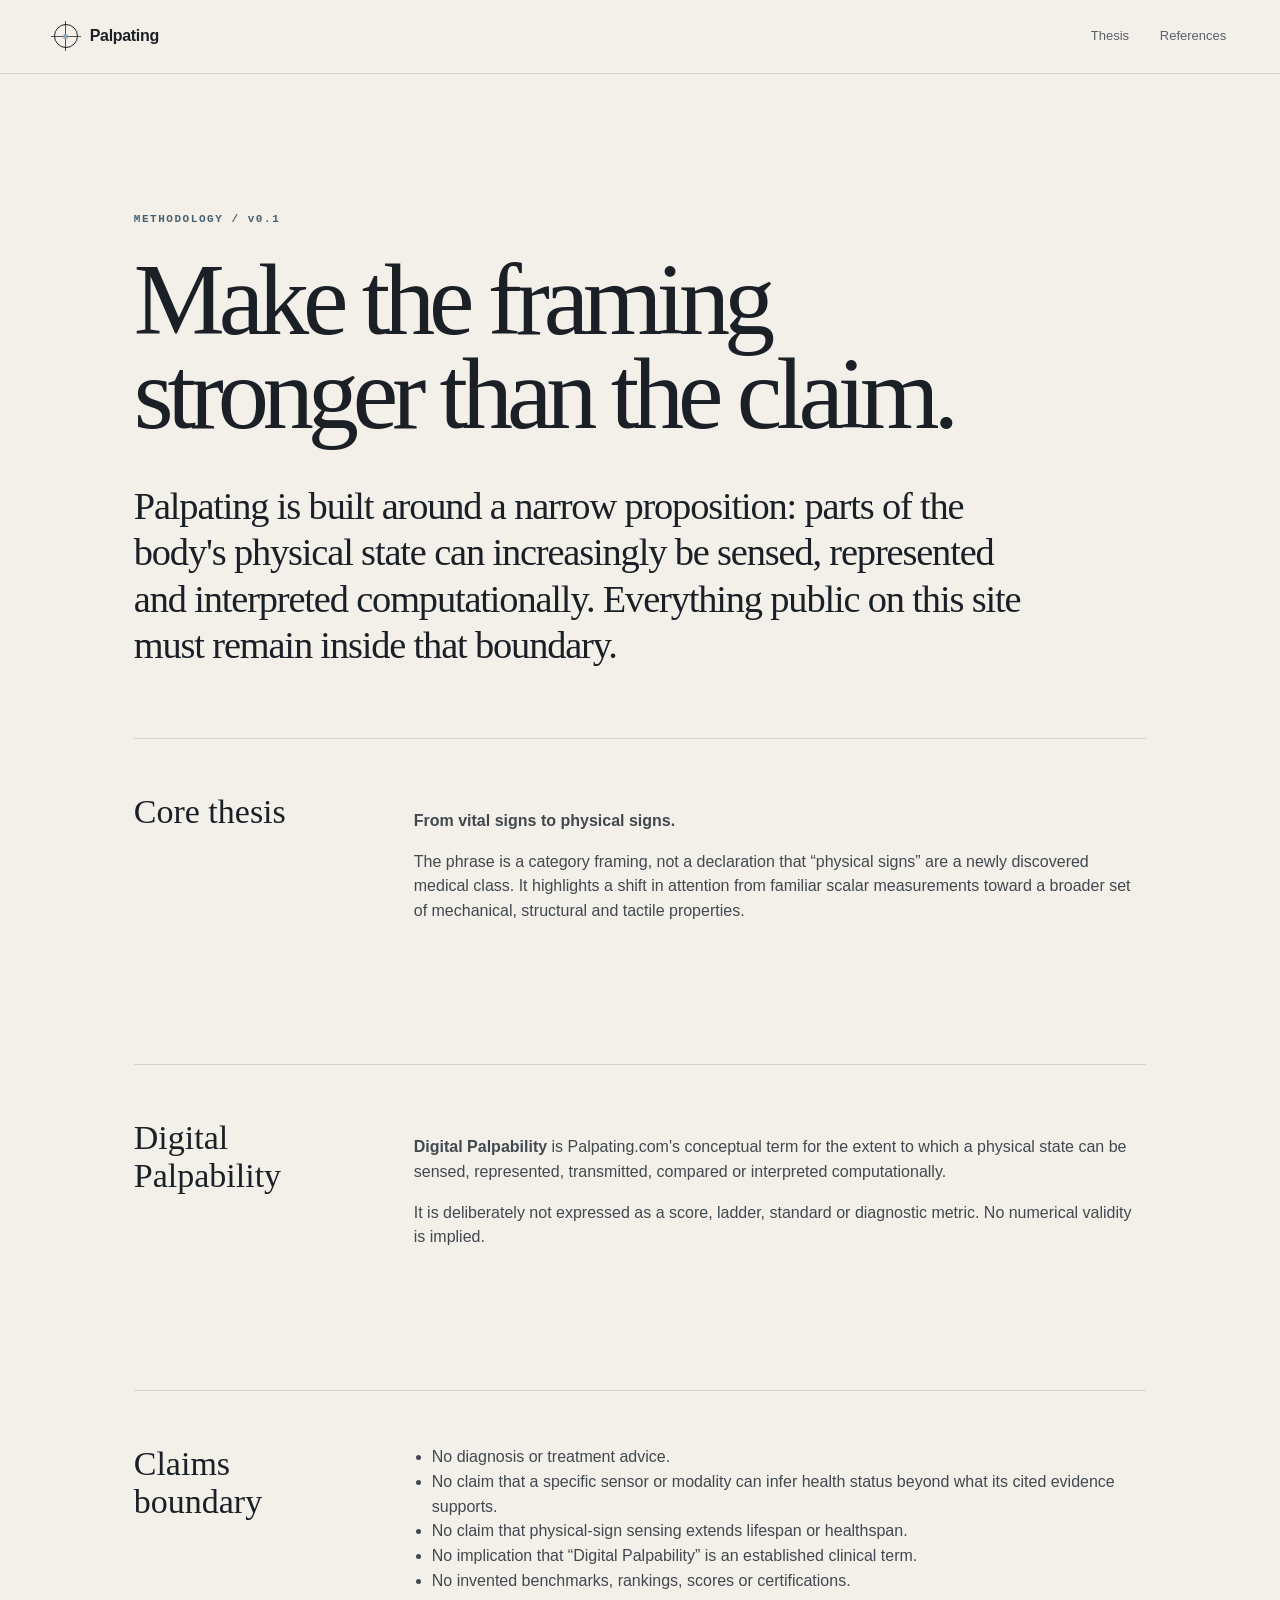
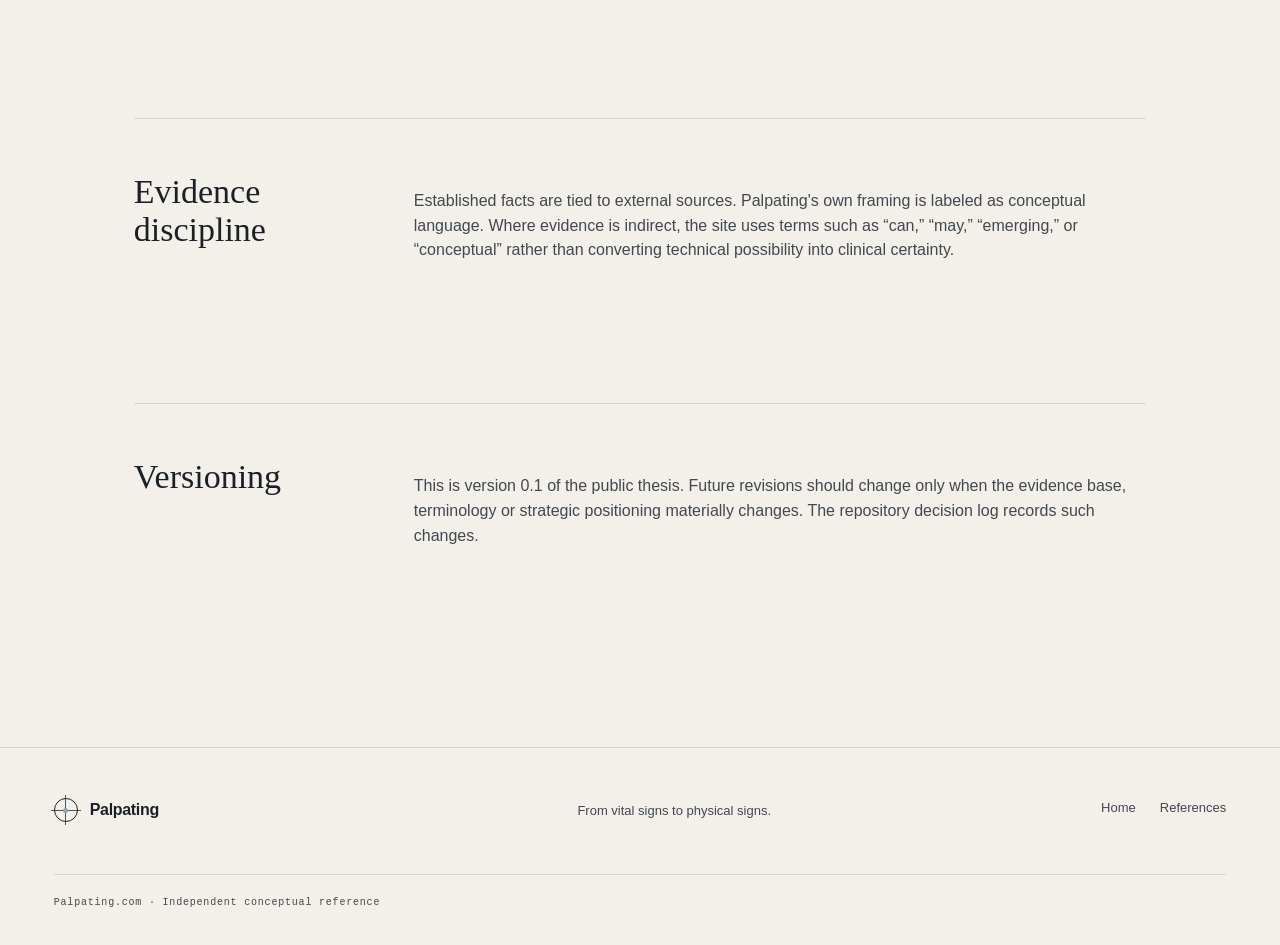
==== commit 91bbedc7: "DEC-011: remove acquisition-urgency framing from the public surface Non-Negotiable #10 (No desperati" ====
--- a/methodology.html
+++ b/methodology.html
@@ -25,7 +25,7 @@
 <body class="subpage">
   <header class="site-header">
     <a class="brand" href="index.html"><span class="brand-mark" aria-hidden="true"><span></span></span><span>Palpating</span></a>
-    <nav aria-label="Primary navigation"><a href="index.html#thesis">Thesis</a><a href="references.html">References</a><a class="nav-acquire" href="index.html#acquisition">Acquisition</a></nav>
+    <nav aria-label="Primary navigation"><a href="index.html#thesis">Thesis</a><a href="references.html">References</a></nav>
   </header>
   <main class="subpage-main">
     <p class="subpage-kicker">METHODOLOGY / v0.1</p>
